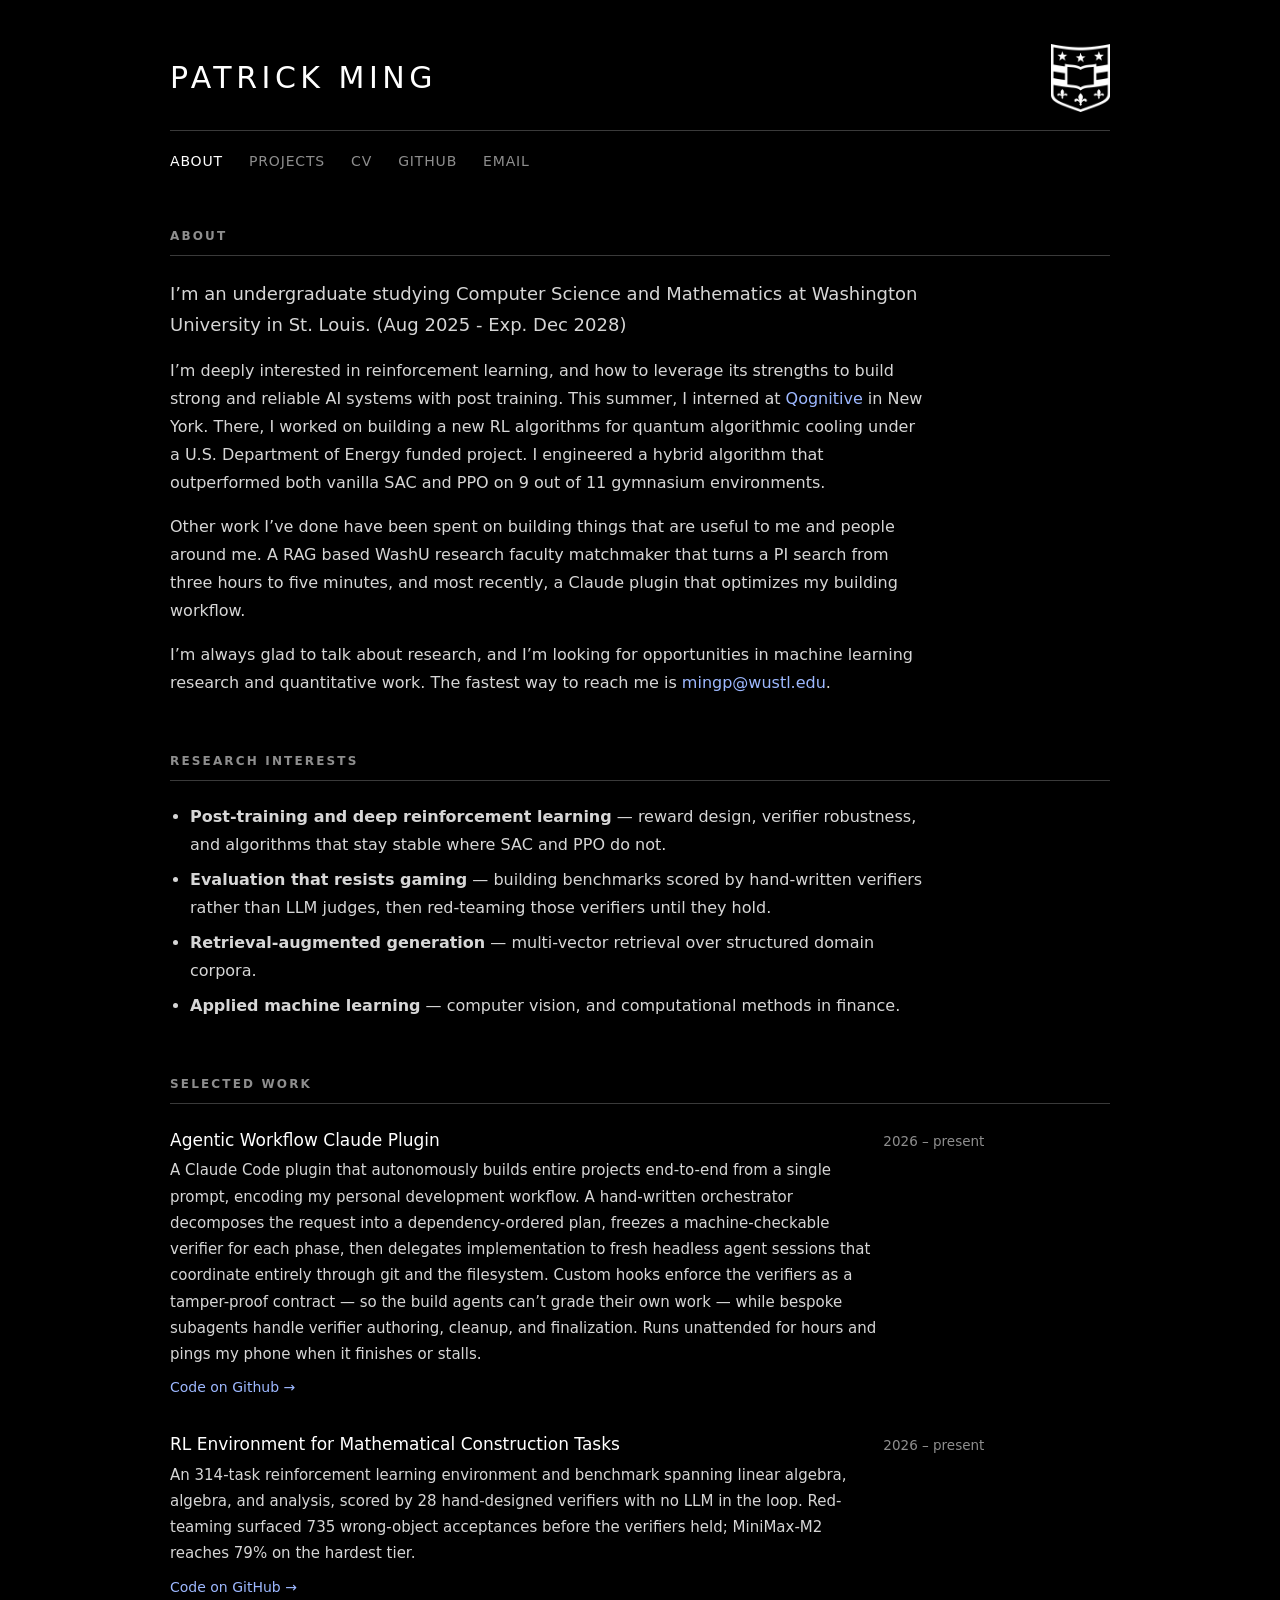
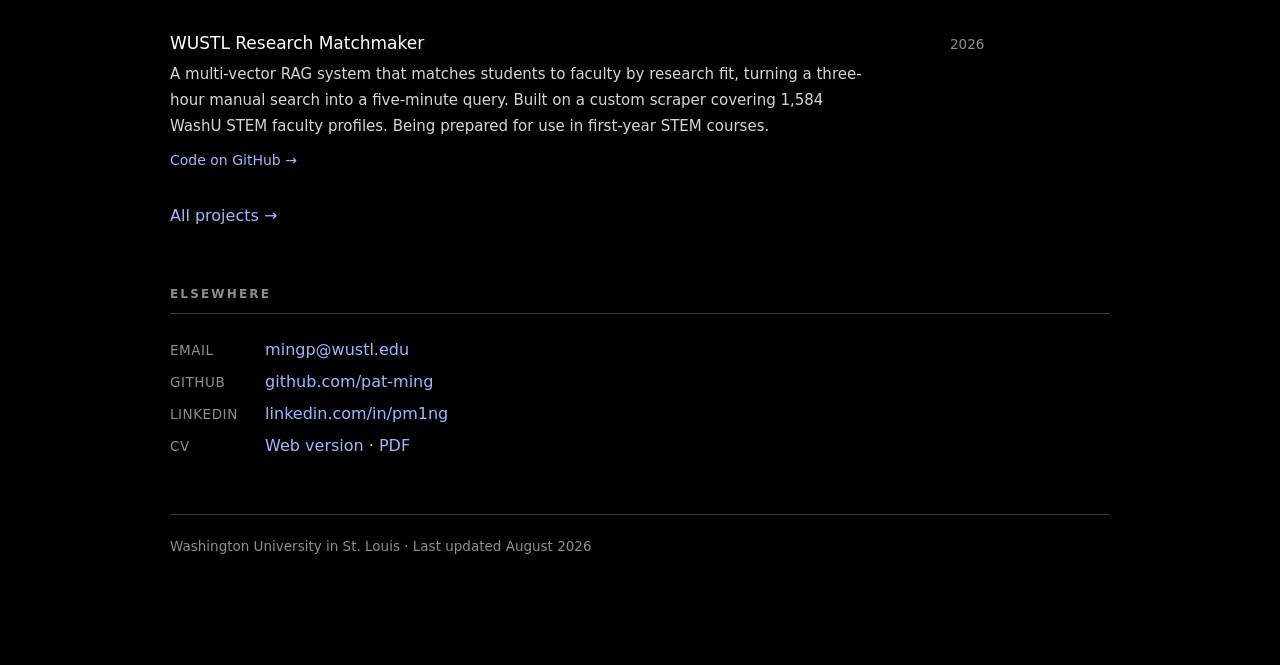
==== index.html @ f8984c66 "about and projects page updated" ====
<!DOCTYPE html>
<html lang="en">
<head>
  <meta charset="utf-8">
  <meta name="viewport" content="width=device-width, initial-scale=1">

  <title>Patrick Ming&rsquo;s Website</title>

  <meta name="description" content="Patrick Ming — undergraduate in Computer Science and Mathematics at Washington University in St. Louis. Reinforcement learning, post-training, and applied machine learning.">

  <!-- the tab icon. washu_emblem.png must sit next to this file in the repo -->
  <link rel="icon" href="washu_emblem.png">

  <link rel="stylesheet" href="style.css">
</head>
<body>
<div class="wrap">

  <!-- ============ MASTHEAD ============ -->
  <header class="masthead">
    <h1>Patrick Ming</h1>
    <img class="emblem" src="washu_emblem.png" alt="Washington University in St. Louis emblem">
  </header>

  <!-- ============ NAV ============
       'here' marks the current page. On other pages, move that
       class to whichever link matches. -->
  <nav class="mainnav">
    <a class="here" href="index.html">About</a>
    <a href="projects.html">Projects</a>
    <a href="cv.html">CV</a>
    <a href="https://github.com/pat-ming">GitHub</a>
    <a href="mailto:mingp@wustl.edu">Email</a>
  </nav>

  <main>

    <!-- ============ ABOUT ============
         EDIT: this is the part people actually read. Rewrite it in
         your own voice — two or three sentences is the right length. -->
    <section id="about">
      <h2>About</h2>
      <p class="lede">I&rsquo;m an undergraduate studying Computer Science and
        Mathematics at Washington University in St. Louis. (Aug 2025 - Exp. Dec 2028)</p>

      <p>I&rsquo;m deeply interested in reinforcement learning, and how to leverage its strengths to build strong and reliable AI systems with post training.
        This summer, I interned at <a href="https://qognitive.com">Qognitive</a> in 
        New York. There, I worked on building a new RL algorithms for quantum algorithmic cooling under a U.S. Department of Energy funded project. 
      I engineered a hybrid algorithm that outperformed both vanilla SAC and PPO on 9 out of 11 gymnasium environments.</p>

      <p>Other work I&rsquo;ve done have been spent on building things that are useful to me and people around me.
        A RAG based WashU research faculty matchmaker that turns a PI search from three hours to five minutes,
        and most recently, a Claude plugin that optimizes my building workflow. 
      </p>

      <p>I&rsquo;m always glad to talk about research, and I&rsquo;m looking for
        opportunities in machine learning research and quantitative work.
        The fastest way to reach me is
        <a href="mailto:mingp@wustl.edu">mingp@wustl.edu</a>.</p>
    </section>

    <!-- ============ RESEARCH INTERESTS ============ -->
    <section id="interests">
      <h2>Research Interests</h2>
      <ul>
        <li><strong>Post-training and deep reinforcement learning</strong> &mdash;
          reward design, verifier robustness, and algorithms that stay stable
          where SAC and PPO do not.</li>
        <li><strong>Evaluation that resists gaming</strong> &mdash; building
          benchmarks scored by hand-written verifiers rather than LLM judges,
          then red-teaming those verifiers until they hold.</li>
        <li><strong>Retrieval-augmented generation</strong> &mdash; multi-vector
          retrieval over structured domain corpora.</li>
        <li><strong>Applied machine learning</strong> &mdash; computer vision,
          and computational methods in finance.</li>
      </ul>
    </section>

    <!-- ============ SELECTED WORK ============
         Short version here; the full write-ups live on projects.html -->
    <section id="work">
      <h2>Selected Work</h2>

      <div class = "entry">
        <div class = "entry-head">
          <h3>Agentic Workflow Claude Plugin</h3>
          <span class ="when">2026 &ndash; present</span>
        </div>
        <p class="role">A Claude Code plugin that autonomously builds entire projects end-to-end from a single prompt,
    encoding my personal development workflow. A hand-written orchestrator decomposes the request into
    a dependency-ordered plan, freezes a machine-checkable verifier for each phase, then delegates
    implementation to fresh headless agent sessions that coordinate entirely through git and the
    filesystem. Custom hooks enforce the verifiers as a tamper-proof contract &mdash; so the build
    agents can&rsquo;t grade their own work &mdash; while bespoke subagents handle verifier authoring,
    cleanup, and finalization. Runs unattended for hours and pings my phone when it finishes or stalls.
        </p>
        <p class="links"> <a href="https://github.com/pat-ming/agentic_workflow_plugin">Code on Github &rarr;</a></p>

      </div>

      <div class="entry">
        <div class="entry-head">
          <h3>RL Environment for Mathematical Construction Tasks</h3>
          <span class="when">2026 &ndash; present</span>
        </div>
        <p class="role">An 314-task reinforcement learning environment and
          benchmark spanning linear algebra, algebra, and analysis, scored by
          28 hand-designed verifiers with no LLM in the loop. Red-teaming
          surfaced 735 wrong-object acceptances before the verifiers held;
          MiniMax-M2 reaches 79% on the hardest tier.</p>
        <p class="links"><a href="https://github.com/pat-ming/constr-counter_MATH_ENV">Code on GitHub &rarr;</a></p>
      </div>

      <div class="entry">
        <div class="entry-head">
          <h3>WUSTL Research Matchmaker</h3>
          <span class="when">2026</span>
        </div>
        <p class="role">A multi-vector RAG system that matches students to
          faculty by research fit, turning a three-hour manual search into a
          five-minute query. Built on a custom scraper covering 1,584 WashU
          STEM faculty profiles. Being prepared for use in first-year STEM
          courses.</p>
        <p class="links"><a href="https://github.com/pat-ming/gdg-devfest-26">Code on GitHub &rarr;</a></p>
      </div>

      <p><a href="projects.html">All projects &rarr;</a></p>
    </section>

    <!-- ============ CONTACT ============ -->
    <section id="contact">
      <h2>Elsewhere</h2>
      <ul class="contact">
        <li><span class="label">Email</span> <a href="mailto:mingp@wustl.edu">mingp@wustl.edu</a></li>
        <li><span class="label">GitHub</span> <a href="https://github.com/pat-ming">github.com/pat-ming</a></li>
        <!-- EDIT: paste your full LinkedIn URL — the one on your CV is incomplete -->
        <li><span class="label">LinkedIn</span> <a href="https://www.linkedin.com/in/pm1ng">linkedin.com/in/pm1ng</a></li>
        <li><span class="label">CV</span> <a href="cv.html">Web version</a> &middot; <a href="resume.pdf">PDF</a></li>
      </ul>
    </section>

  </main>

  <footer>
    <p>Washington University in St. Louis &middot; Last updated August 2026</p>
  </footer>

</div>
</body>
</html>
---- style.css ----
/* ============================================================
   style.css  —  shared by every page on the site.
   Change something here and it changes everywhere.

   THE ONLY BLOCK MOST PEOPLE EVER EDIT is the one directly
   below: change these values to restyle the whole site.
   ============================================================ */

:root {
  --bg:        #000000;   /* page background            */
  --ink:       #d6d6d6;   /* body text                  */
  --ink-bright:#ffffff;   /* headings, your name        */
  --ink-soft:  #8e8e8e;   /* dates, captions, footer    */
  --line:      #3a3a3a;   /* hairline rules             */
  --accent:    #9db8ff;   /* links                      */

  --measure:   940px;     /* max page width             */
}

/* ---------- reset ---------- */
* { box-sizing: border-box; }

html { -webkit-text-size-adjust: 100%; }

body {
  background: var(--bg);
  color: var(--ink);
  font-family: system-ui, -apple-system, "Segoe UI", Helvetica, Arial, sans-serif;
  font-size: 16px;
  line-height: 1.75;
  margin: 0;
  padding: 44px 40px 90px;
}

.wrap { max-width: var(--measure); margin: 0 auto; }

/* ---------- masthead: name left, emblem right ---------- */
.masthead {
  display: flex;
  justify-content: space-between;
  align-items: center;
  gap: 24px;
  border-bottom: 1px solid var(--line);
  padding-bottom: 18px;
}

.masthead h1,
.masthead .sitename {
  margin: 0;
  font-size: 30px;
  font-weight: 300;
  letter-spacing: 0.15em;
  text-transform: uppercase;
  color: var(--ink-bright);
  text-decoration: none;
}

.masthead .emblem {
  height: 68px;
  width: auto;
  flex-shrink: 0;
}

/* ---------- nav ---------- */
.mainnav {
  display: flex;
  flex-wrap: wrap;
  gap: 26px;
  margin: 18px 0 52px;
  font-size: 14px;
  letter-spacing: 0.06em;
  text-transform: uppercase;
}

.mainnav a { color: var(--ink-soft); text-decoration: none; }
.mainnav a:hover { color: var(--ink-bright); }
.mainnav a.here { color: var(--ink-bright); }

/* ---------- sections ---------- */
section { margin-bottom: 54px; }

h2 {
  font-size: 12px;
  font-weight: 600;
  letter-spacing: 0.18em;
  text-transform: uppercase;
  color: var(--ink-soft);
  border-bottom: 1px solid var(--line);
  padding-bottom: 8px;
  margin: 0 0 22px;
}

h3 {
  font-size: 17px;
  font-weight: 500;
  color: var(--ink-bright);
  margin: 0 0 2px;
}

p { margin: 0 0 16px; max-width: 74ch; }

a { color: var(--accent); text-decoration: none; }
a:hover { text-decoration: underline; }

ul { margin: 0 0 16px; padding-left: 20px; max-width: 74ch; }
li { margin: 7px 0; }

/* ---------- the entry block: used for jobs, projects, degrees ---------- */
.entry { margin-bottom: 30px; max-width: 80ch; }

.entry-head {
  display: flex;
  justify-content: space-between;
  align-items: baseline;
  gap: 20px;
}

.entry .role  { color: var(--ink); font-size: 15px; margin: 0 0 8px; }
.entry .when  { color: var(--ink-soft); font-size: 13.5px; white-space: nowrap; }
.entry ul     { margin-top: 6px; }
.entry .links { font-size: 14px; margin-top: 8px; }
.entry .links a + a { margin-left: 16px; }

/* ---------- small pieces ---------- */
.lede { font-size: 18px; color: var(--ink); max-width: 68ch; }

.tag {
  display: inline-block;
  border: 1px solid var(--line);
  border-radius: 3px;
  padding: 2px 9px;
  margin: 0 6px 8px 0;
  font-size: 13px;
  color: var(--ink-soft);
}

.contact { list-style: none; padding: 0; }
.contact li { margin: 4px 0; }
.contact .label {
  display: inline-block;
  width: 90px;
  color: var(--ink-soft);
  font-size: 13.5px;
  letter-spacing: 0.04em;
  text-transform: uppercase;
}

footer {
  border-top: 1px solid var(--line);
  padding-top: 20px;
  margin-top: 20px;
  color: var(--ink-soft);
  font-size: 13.5px;
}

/* ---------- phones ---------- */
@media (max-width: 620px) {
  body { padding: 28px 20px 60px; }
  .masthead h1, .masthead .sitename { font-size: 19px; letter-spacing: 0.11em; }
  .masthead .emblem { height: 44px; }
  .mainnav { gap: 16px; font-size: 13px; margin-bottom: 38px; }
  .entry-head { flex-direction: column; gap: 0; }
  .entry .when { white-space: normal; }
  .contact .label { display: block; width: auto; }
}

/* ---------- printing (mostly for the CV page) ---------- */
@media print {
  :root {
    --bg: #fff; --ink: #111; --ink-bright: #000;
    --ink-soft: #555; --line: #bbb; --accent: #000;
  }
  body { padding: 0; font-size: 11pt; }
  .mainnav, .noprint { display: none; }
  a { text-decoration: underline; }
}
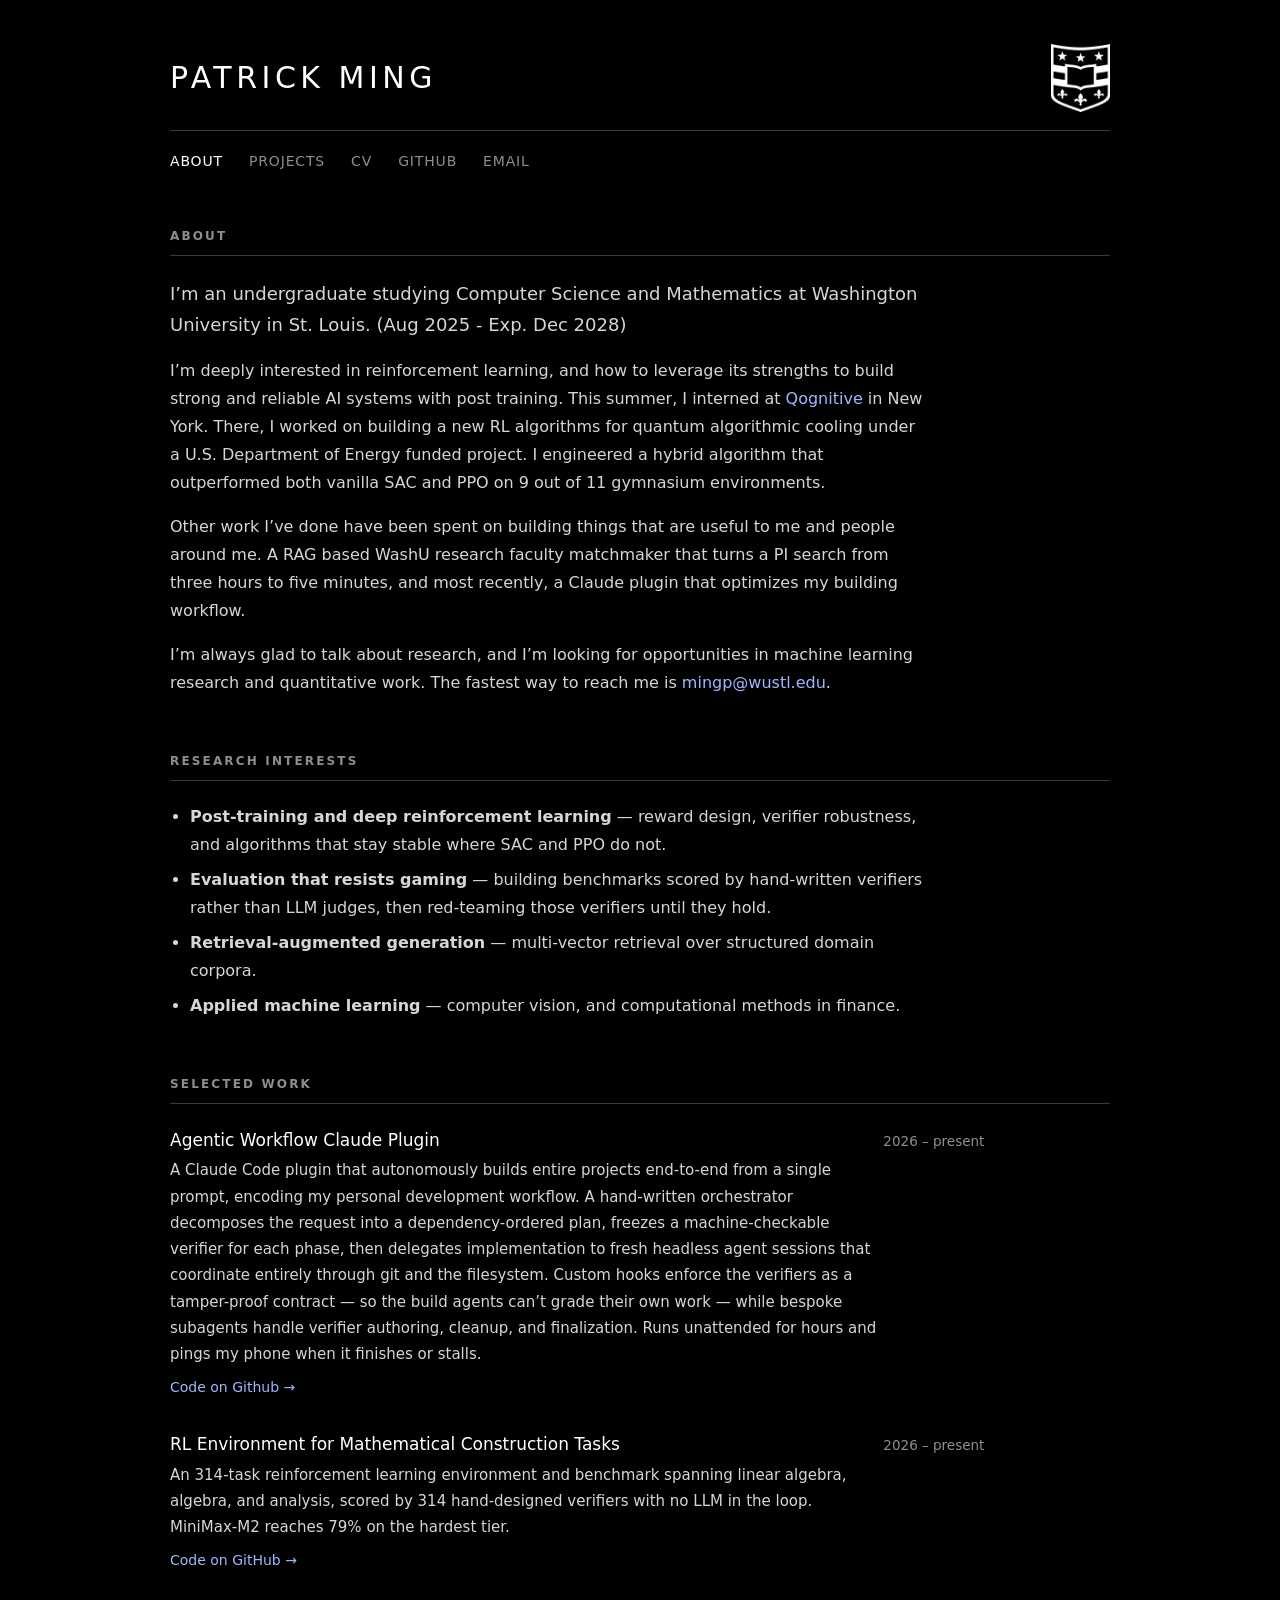
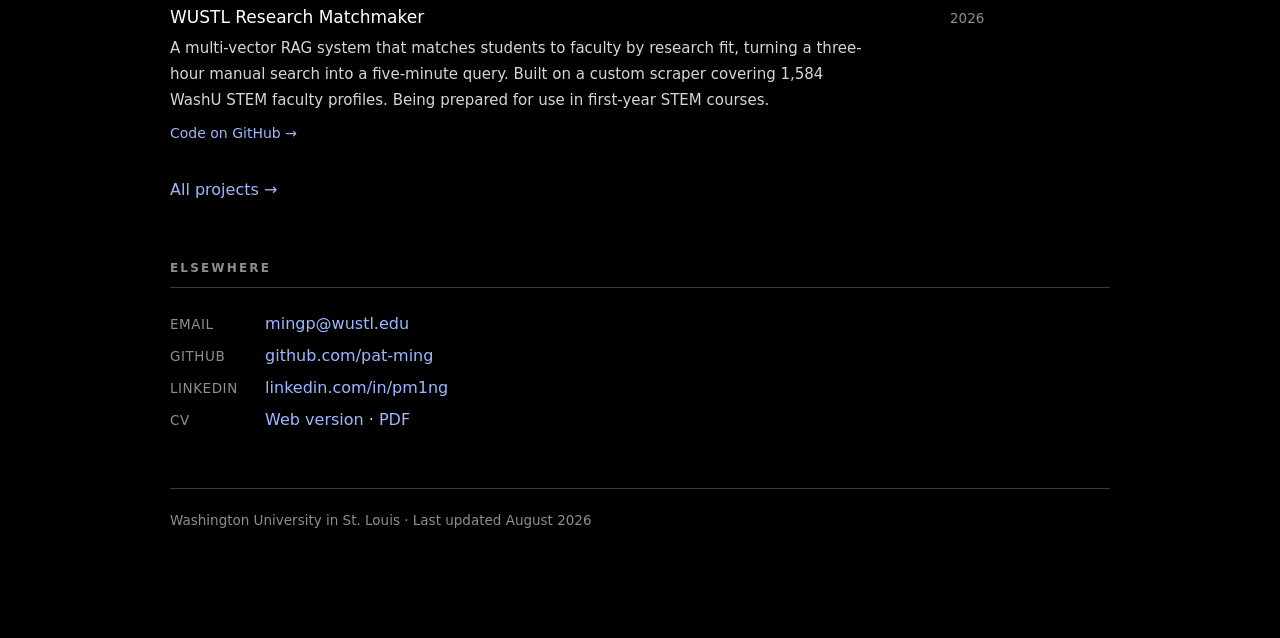
==== commit 2487e5fa: "updated numbers on website" ====
--- a/index.html
+++ b/index.html
@@ -105,9 +105,7 @@
         </div>
         <p class="role">An 314-task reinforcement learning environment and
           benchmark spanning linear algebra, algebra, and analysis, scored by
-          28 hand-designed verifiers with no LLM in the loop. Red-teaming
-          surfaced 735 wrong-object acceptances before the verifiers held;
-          MiniMax-M2 reaches 79% on the hardest tier.</p>
+          314 hand-designed verifiers with no LLM in the loop. MiniMax-M2 reaches 79% on the hardest tier.</p>
         <p class="links"><a href="https://github.com/pat-ming/constr-counter_MATH_ENV">Code on GitHub &rarr;</a></p>
       </div>
 
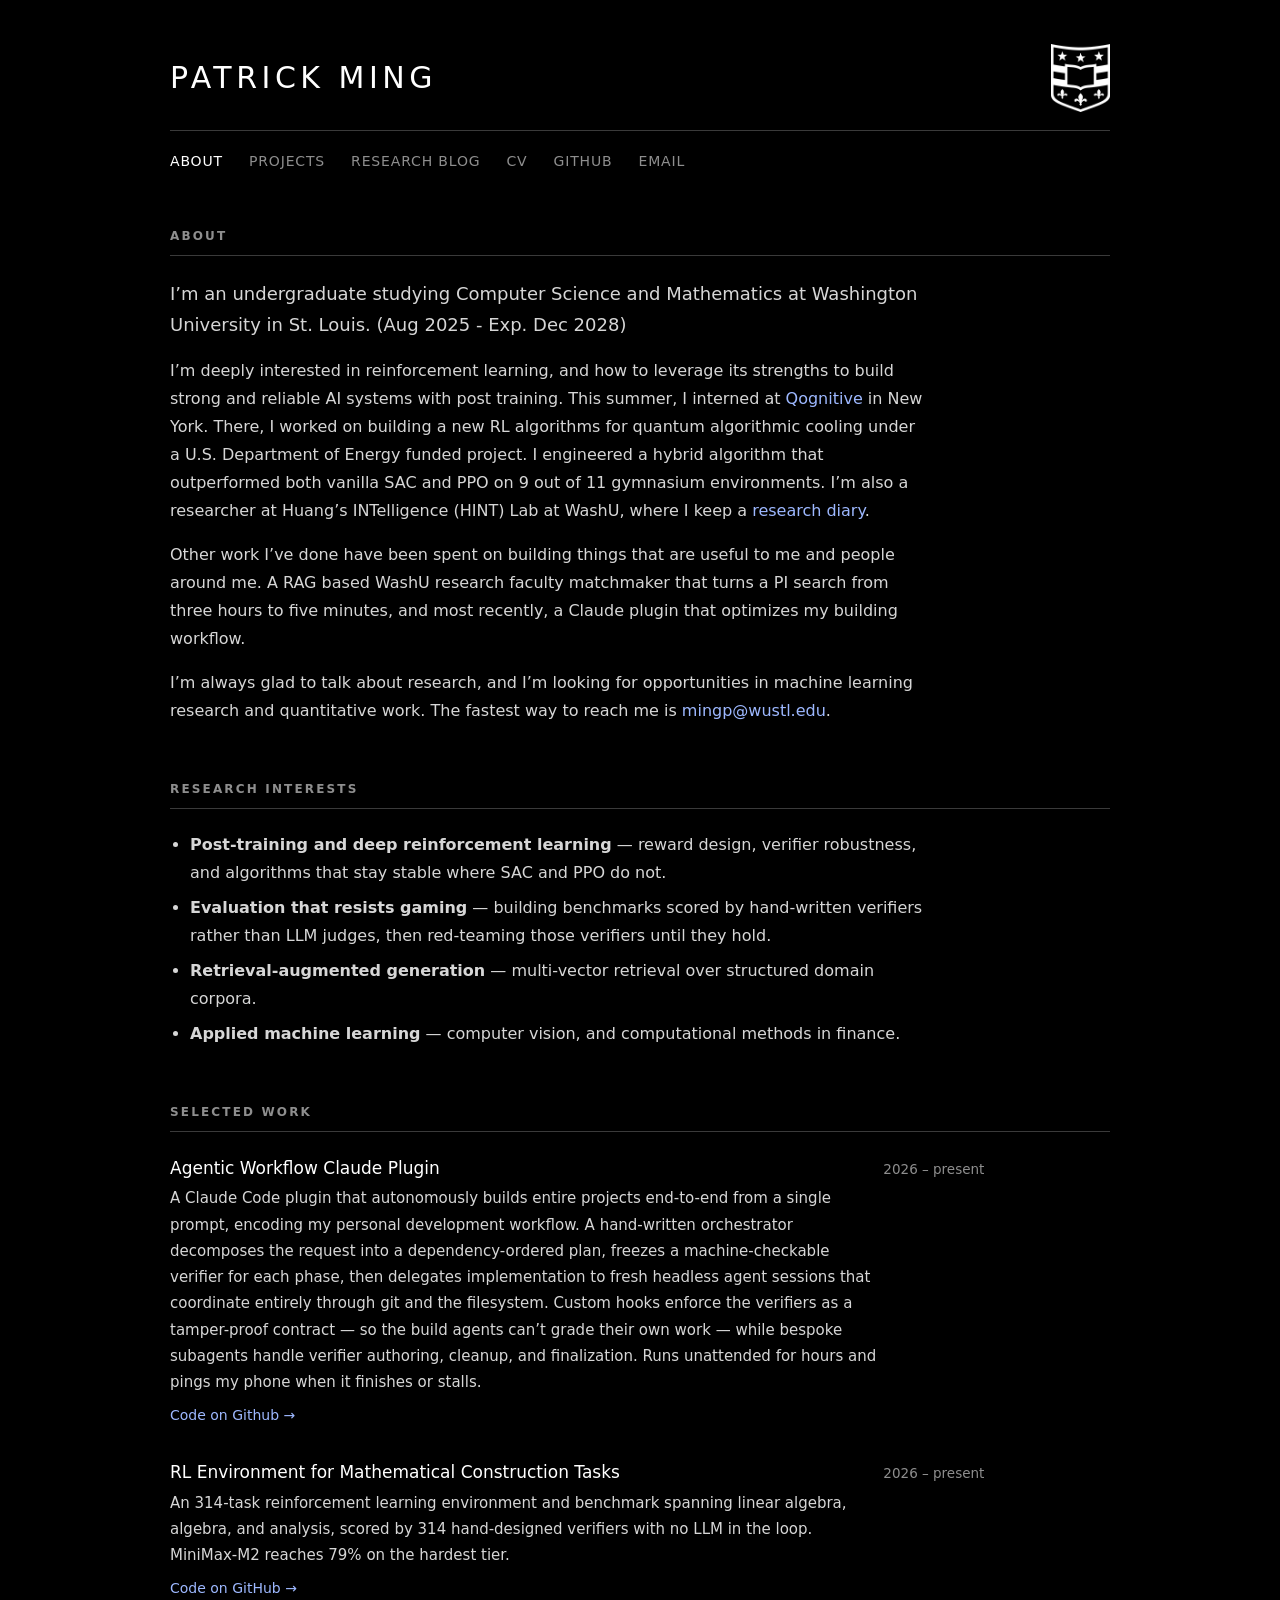
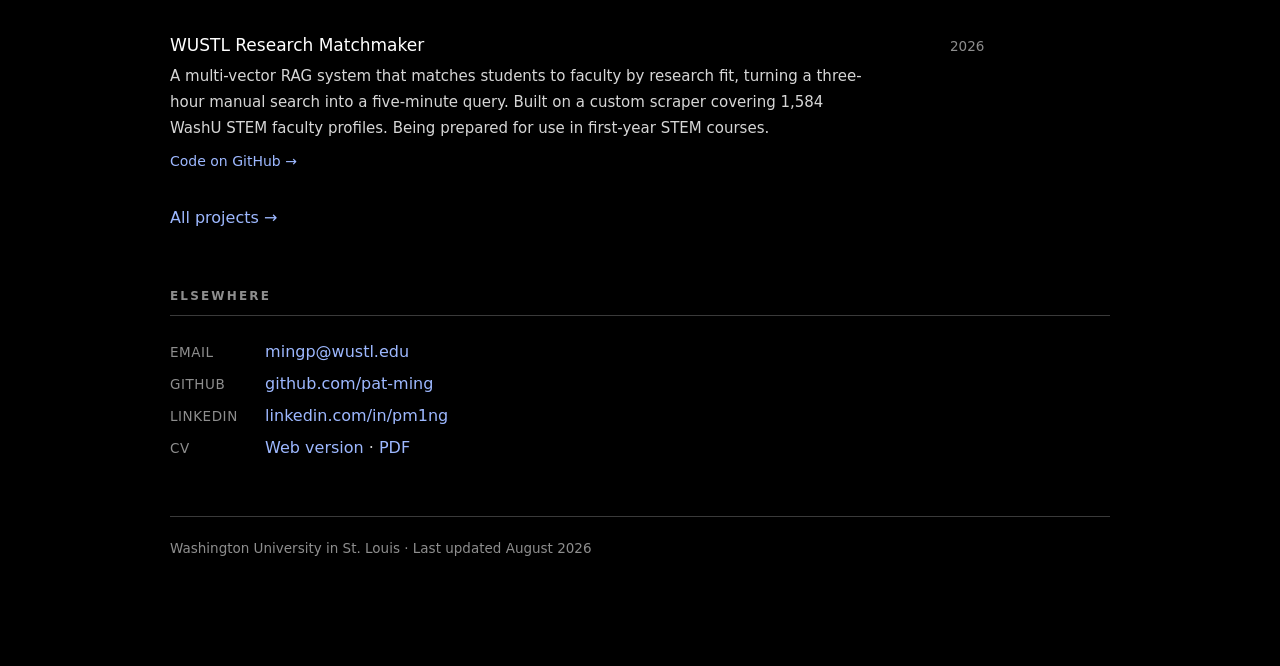
==== commit 0f9b5ac0: "Add Research Blog page and link it from the About section" ====
--- a/index.html
+++ b/index.html
@@ -28,6 +28,7 @@
   <nav class="mainnav">
     <a class="here" href="index.html">About</a>
     <a href="projects.html">Projects</a>
+    <a href="blog.html">Research Blog</a>
     <a href="cv.html">CV</a>
     <a href="https://github.com/pat-ming">GitHub</a>
     <a href="mailto:mingp@wustl.edu">Email</a>
@@ -46,7 +47,9 @@
       <p>I&rsquo;m deeply interested in reinforcement learning, and how to leverage its strengths to build strong and reliable AI systems with post training.
         This summer, I interned at <a href="https://qognitive.com">Qognitive</a> in 
         New York. There, I worked on building a new RL algorithms for quantum algorithmic cooling under a U.S. Department of Energy funded project. 
-      I engineered a hybrid algorithm that outperformed both vanilla SAC and PPO on 9 out of 11 gymnasium environments.</p>
+      I engineered a hybrid algorithm that outperformed both vanilla SAC and PPO on 9 out of 11 gymnasium environments.
+        I&rsquo;m also a researcher at Huang&rsquo;s INTelligence (HINT) Lab at WashU, where I keep a
+        <a href="blog.html">research diary</a>.</p>
 
       <p>Other work I&rsquo;ve done have been spent on building things that are useful to me and people around me.
         A RAG based WashU research faculty matchmaker that turns a PI search from three hours to five minutes,
--- a/style.css
+++ b/style.css
@@ -134,6 +134,16 @@
   color: var(--ink-soft);
 }
 
+/* ---------- pull-quote, used on the research blog ---------- */
+blockquote {
+  margin: 14px 0 0;
+  padding-left: 16px;
+  border-left: 2px solid var(--line);
+  color: var(--ink-soft);
+  font-style: italic;
+  max-width: 74ch;
+}
+
 .contact { list-style: none; padding: 0; }
 .contact li { margin: 4px 0; }
 .contact .label {
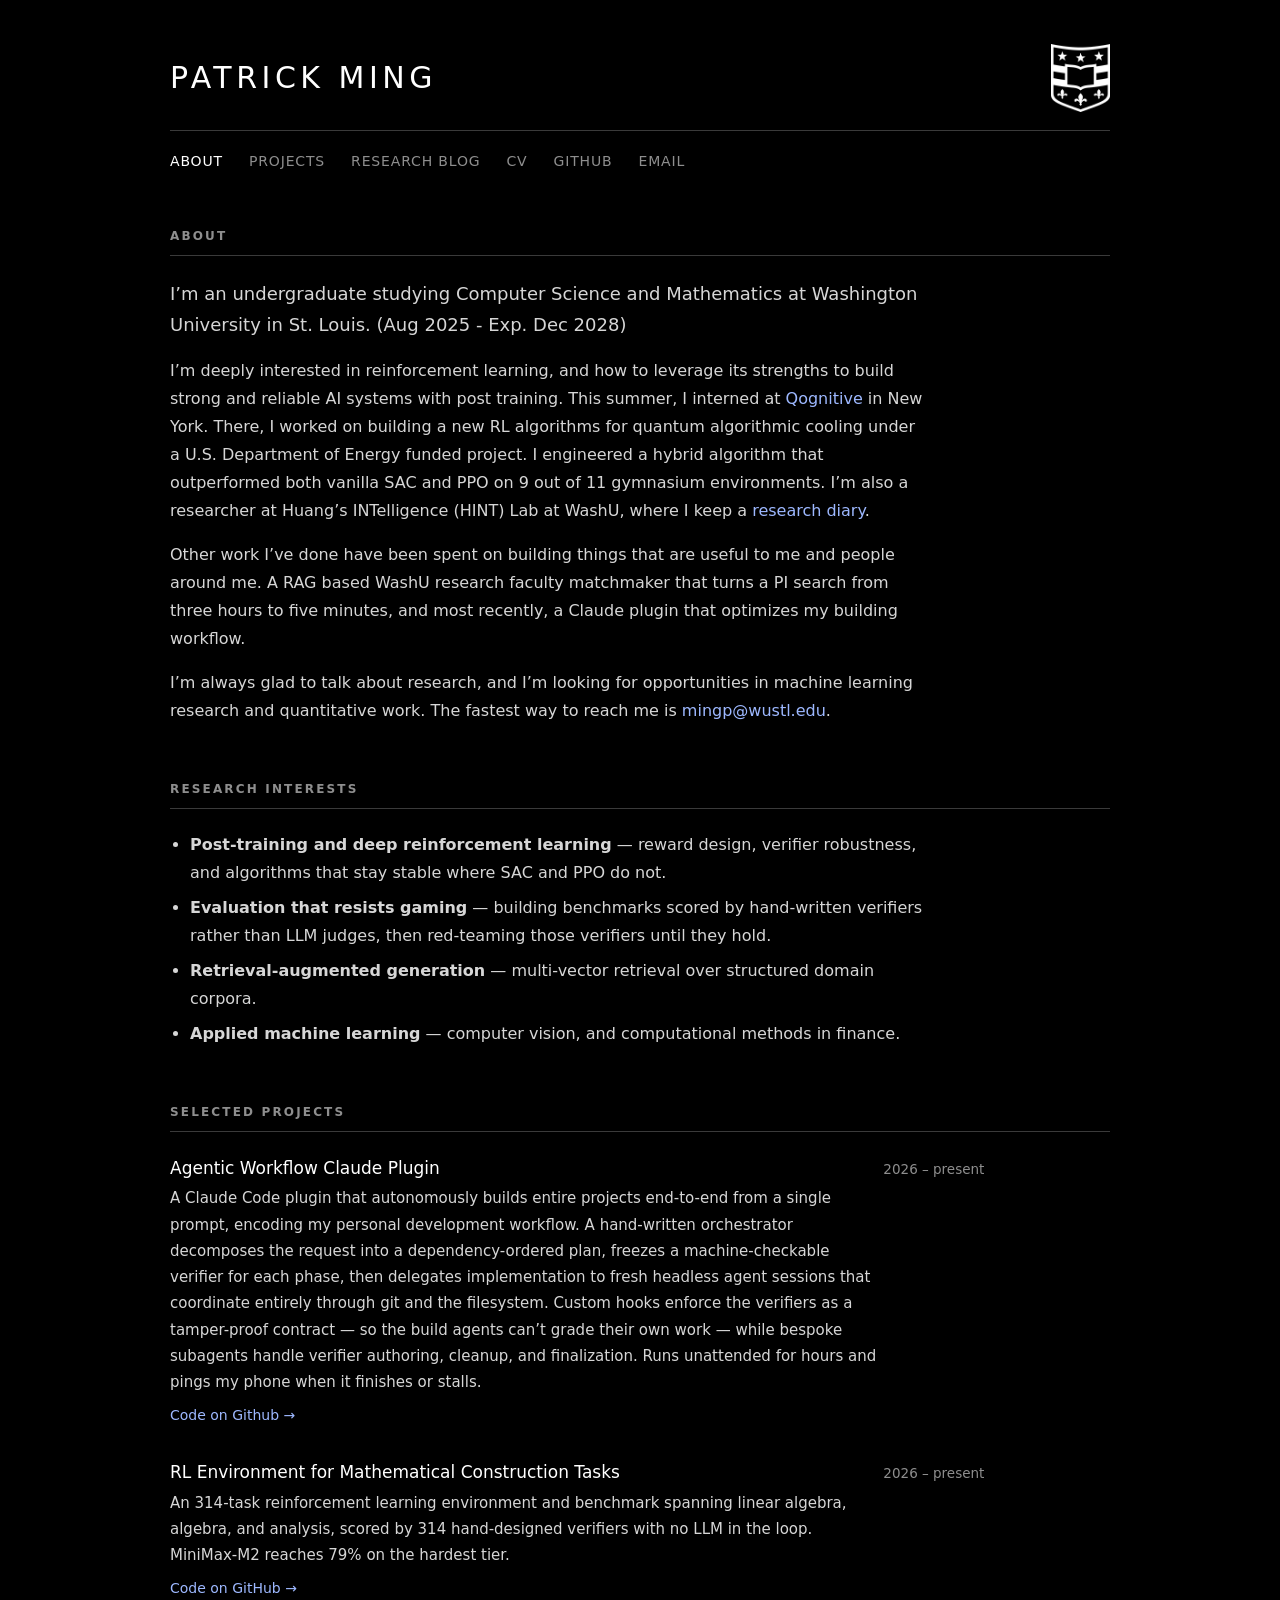
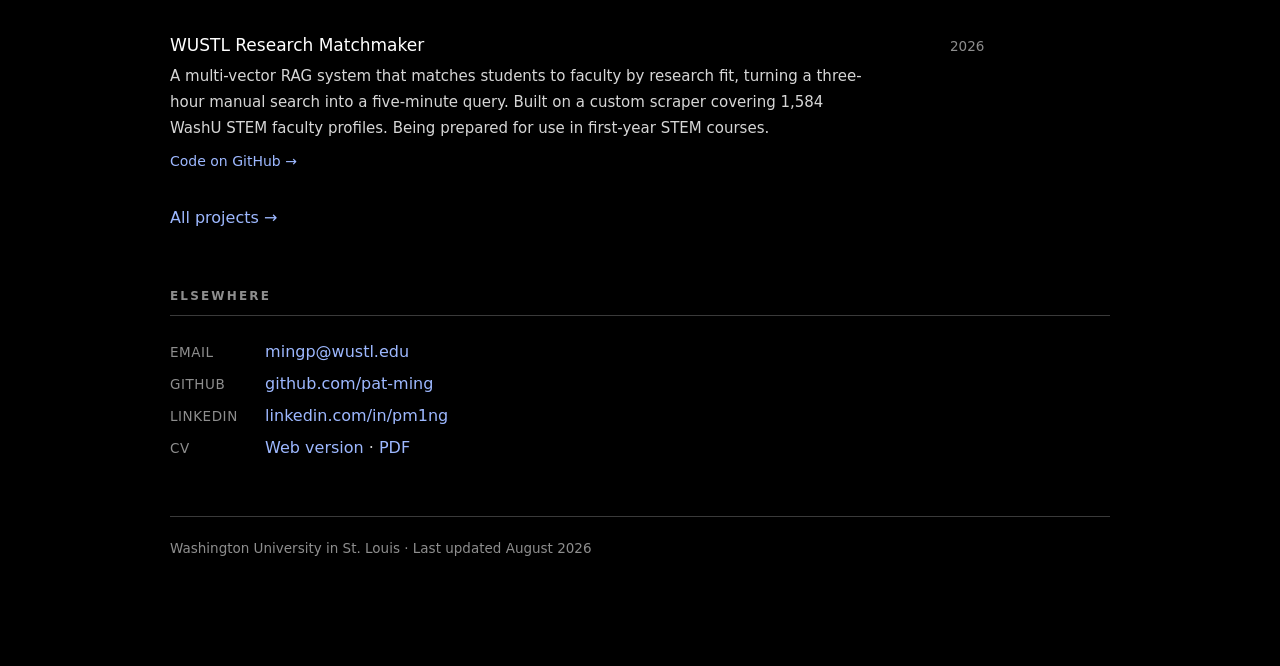
==== commit 22f6de41: "research diary page updated" ====
--- a/index.html
+++ b/index.html
@@ -82,7 +82,7 @@
     <!-- ============ SELECTED WORK ============
          Short version here; the full write-ups live on projects.html -->
     <section id="work">
-      <h2>Selected Work</h2>
+      <h2>Selected Projects</h2>
 
       <div class = "entry">
         <div class = "entry-head">
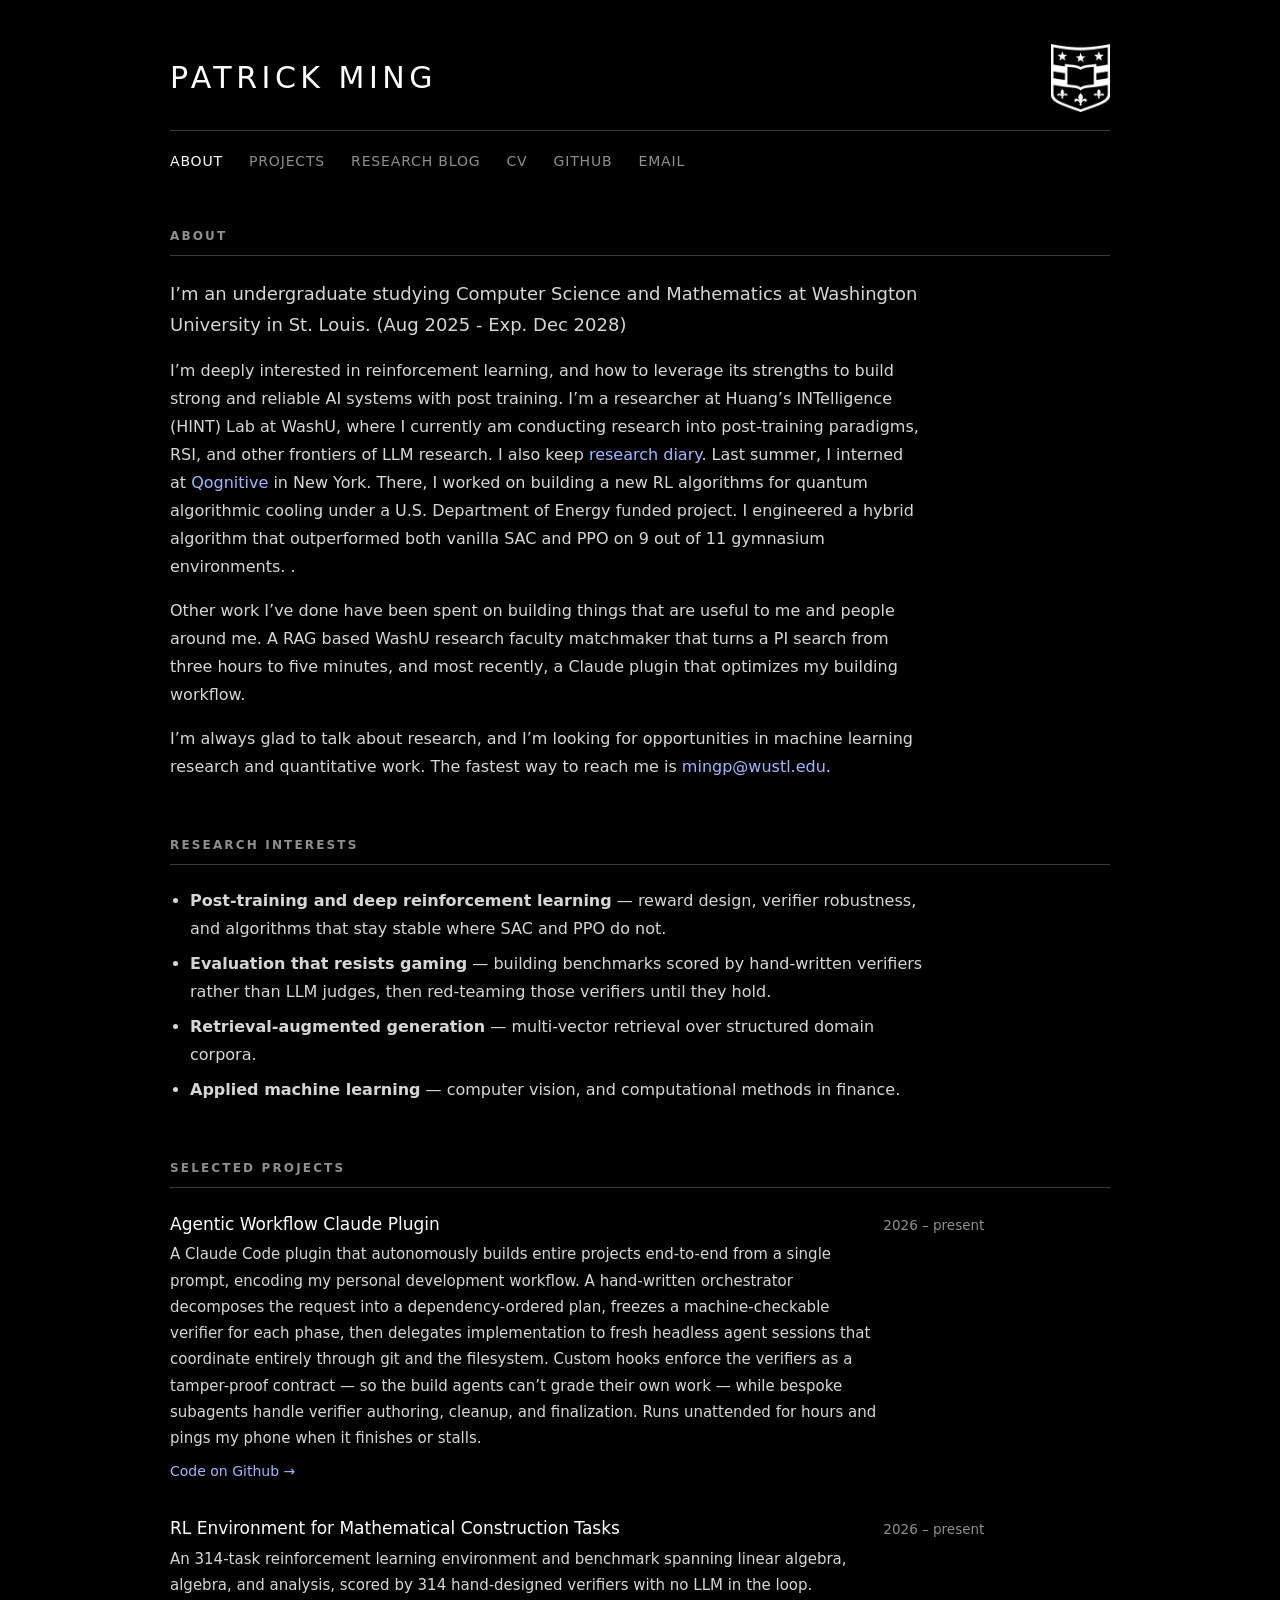
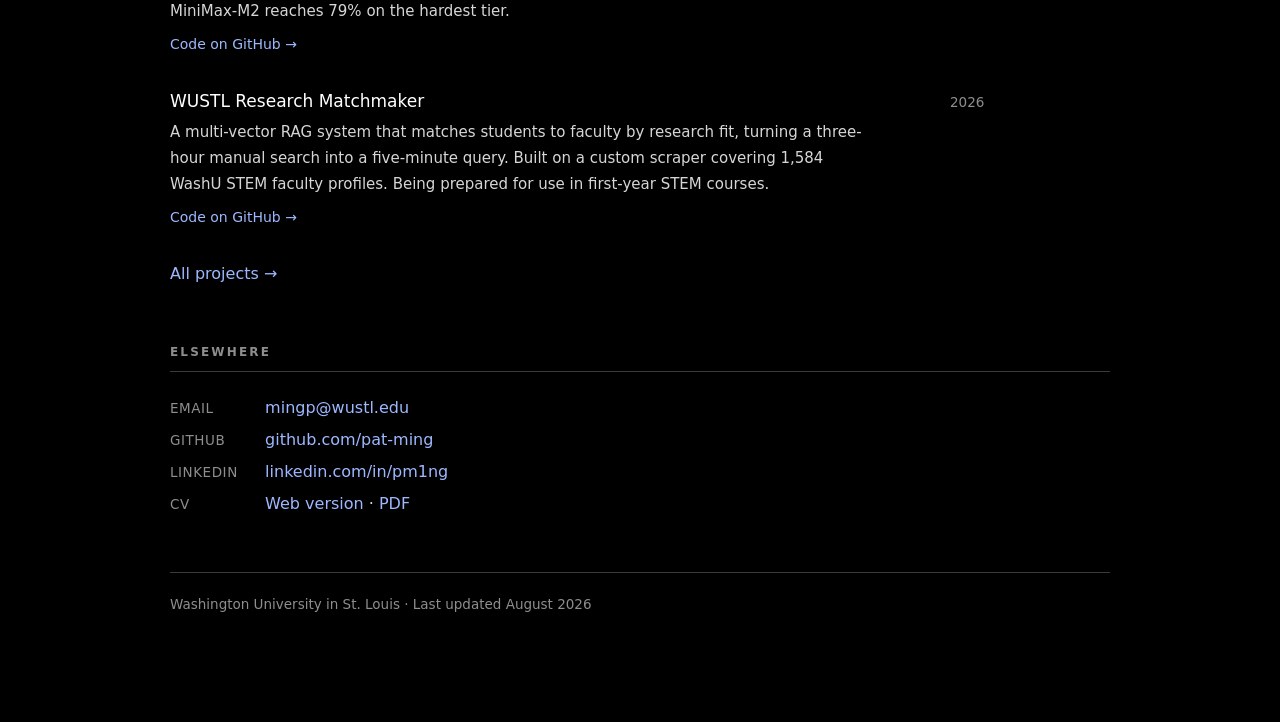
==== commit 76235b19: "front page and cv updated" ====
--- a/index.html
+++ b/index.html
@@ -45,11 +45,11 @@
         Mathematics at Washington University in St. Louis. (Aug 2025 - Exp. Dec 2028)</p>
 
       <p>I&rsquo;m deeply interested in reinforcement learning, and how to leverage its strengths to build strong and reliable AI systems with post training.
-        This summer, I interned at <a href="https://qognitive.com">Qognitive</a> in 
+        I&rsquo;m a researcher at Huang&rsquo;s INTelligence (HINT) Lab at WashU, where I currently am conducting research into post-training paradigms, RSI, and other frontiers of LLM research. 
+        I also keep <a href="blog.html">research diary</a>. Last summer, I interned at <a href="https://qognitive.com">Qognitive</a> in 
         New York. There, I worked on building a new RL algorithms for quantum algorithmic cooling under a U.S. Department of Energy funded project. 
       I engineered a hybrid algorithm that outperformed both vanilla SAC and PPO on 9 out of 11 gymnasium environments.
-        I&rsquo;m also a researcher at Huang&rsquo;s INTelligence (HINT) Lab at WashU, where I keep a
-        <a href="blog.html">research diary</a>.</p>
+        .</p>
 
       <p>Other work I&rsquo;ve done have been spent on building things that are useful to me and people around me.
         A RAG based WashU research faculty matchmaker that turns a PI search from three hours to five minutes,
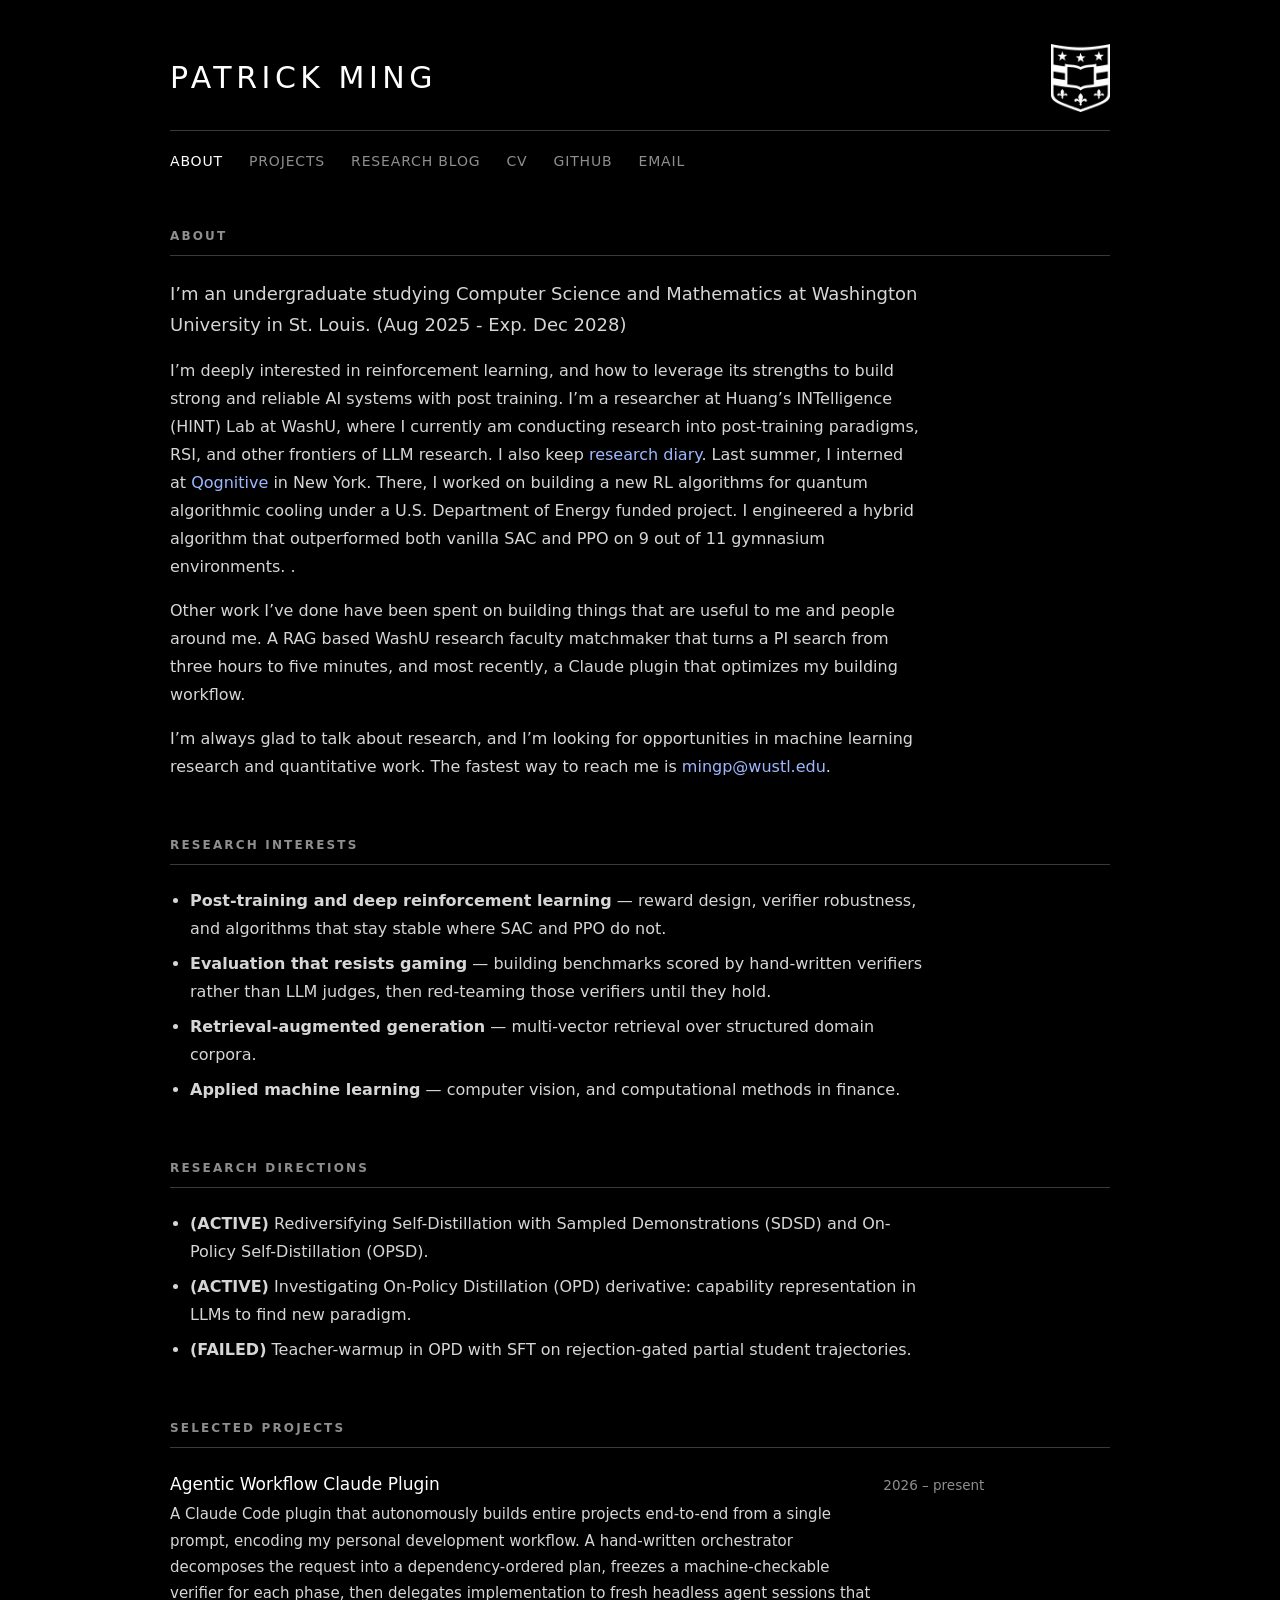
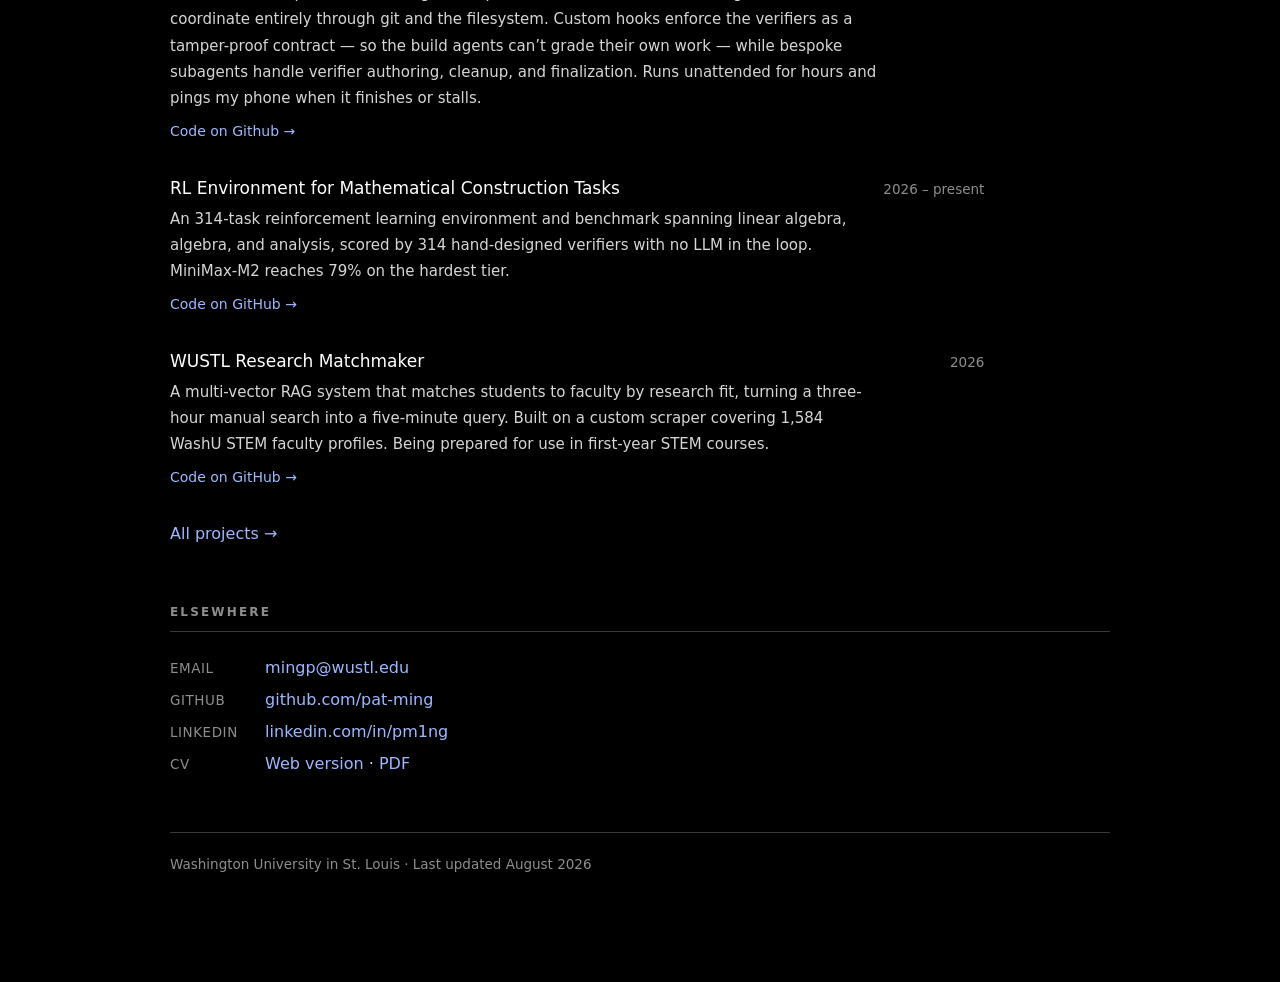
==== commit 0f30c4f2: "research directions section added" ====
--- a/index.html
+++ b/index.html
@@ -79,6 +79,16 @@
       </ul>
     </section>
 
+    <!-- ============ RESEARCH D ============ -->
+    <section id="interests">
+      <h2>Research Directions</h2>
+      <ul>
+        <li><strong>(ACTIVE)</strong> Rediversifying Self-Distillation with Sampled Demonstrations (SDSD) and On-Policy Self-Distillation (OPSD).</li>
+        <li><strong>(ACTIVE)</strong> Investigating On-Policy Distillation (OPD) derivative: capability representation in LLMs to find new paradigm.</li>
+        <li><strong>(FAILED)</strong> Teacher-warmup in OPD with SFT on rejection-gated partial student trajectories. </li>
+      </ul>
+    </section>
+
     <!-- ============ SELECTED WORK ============
          Short version here; the full write-ups live on projects.html -->
     <section id="work">
@@ -147,5 +157,8 @@
   </footer>
 
 </div>
+  <!-- GoatCounter analytics -->
+  <script data-goatcounter="https://pming.goatcounter.com/count"
+          async src="//gc.zgo.at/count.js"></script>
 </body>
 </html>
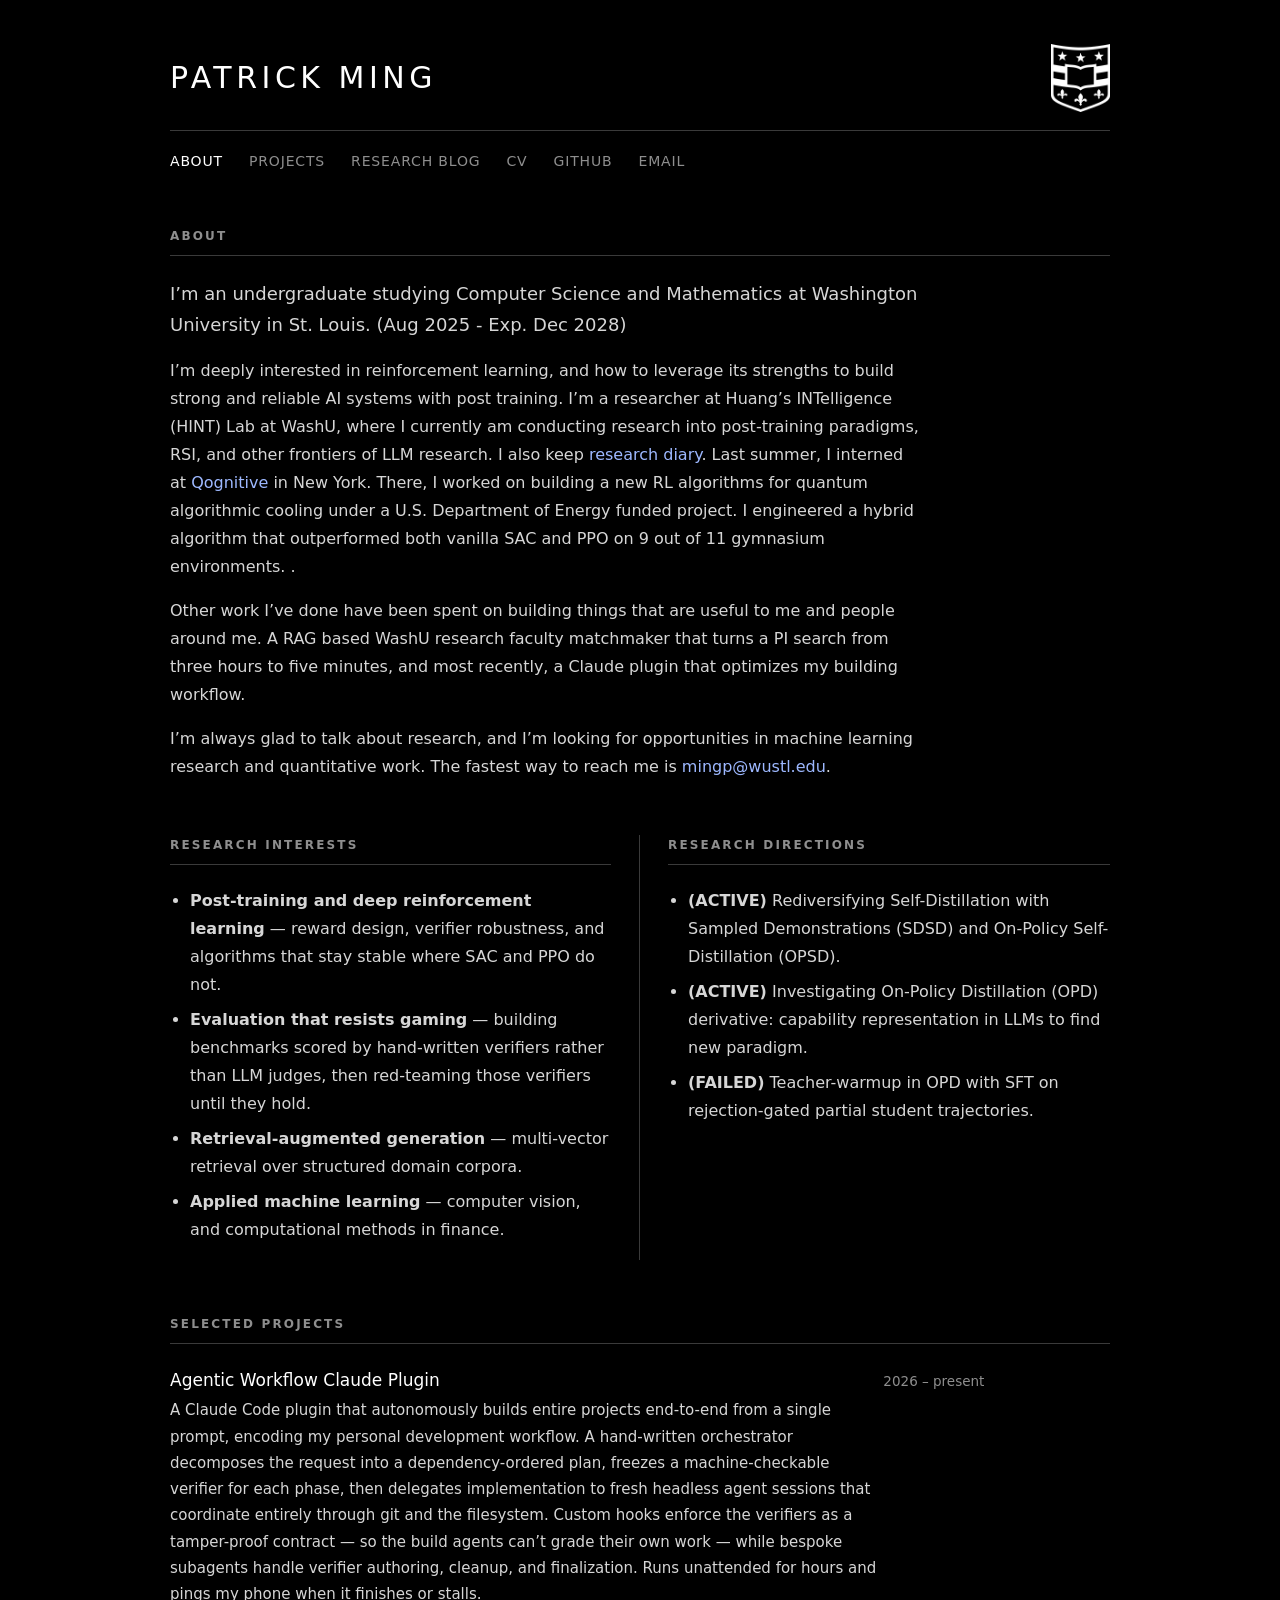
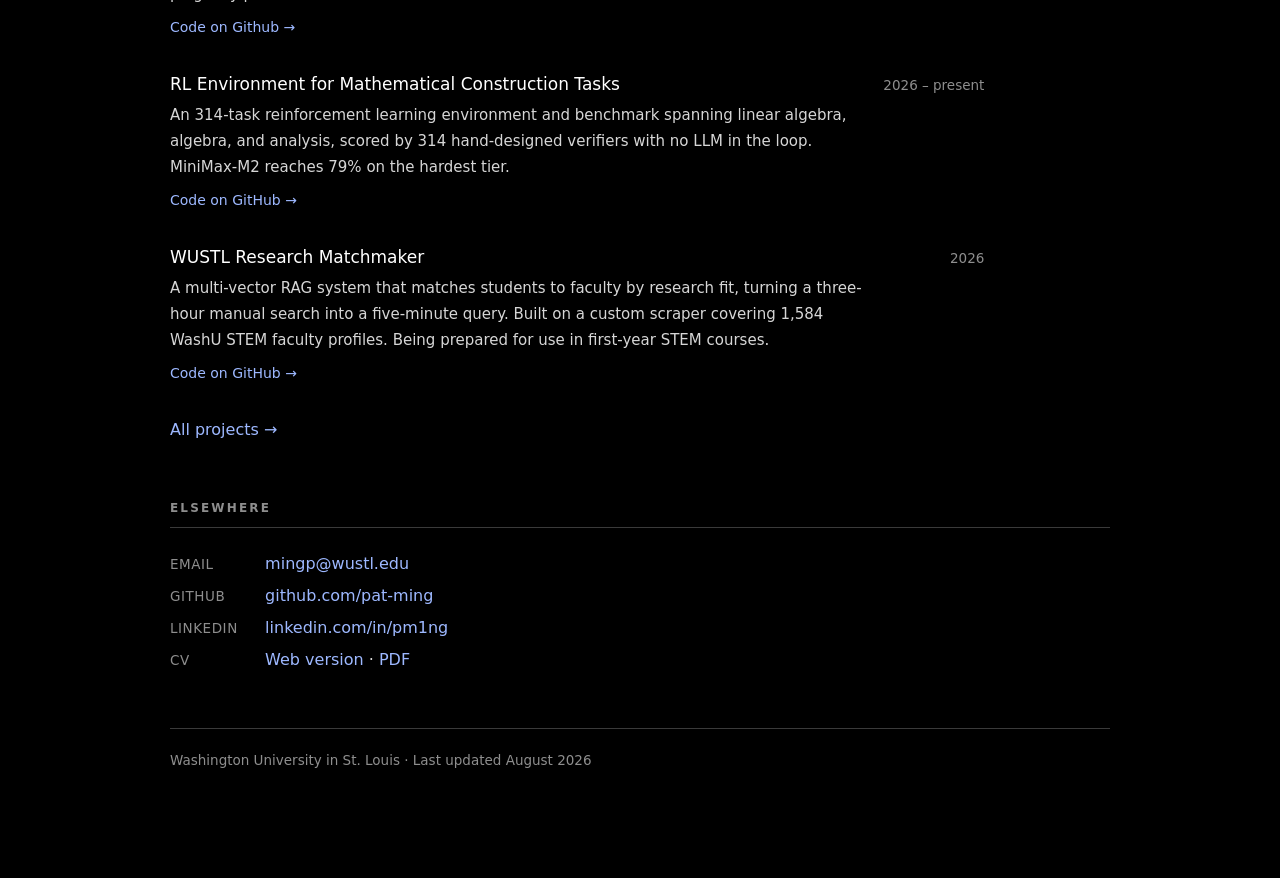
==== commit 903d801f: "front page updated" ====
--- a/index.html
+++ b/index.html
@@ -62,7 +62,8 @@
         <a href="mailto:mingp@wustl.edu">mingp@wustl.edu</a>.</p>
     </section>
 
-    <!-- ============ RESEARCH INTERESTS ============ -->
+    <!-- ============ RESEARCH INTERESTS + DIRECTIONS ============ -->
+    <div class="two-col">
     <section id="interests">
       <h2>Research Interests</h2>
       <ul>
@@ -79,8 +80,7 @@
       </ul>
     </section>
 
-    <!-- ============ RESEARCH D ============ -->
-    <section id="interests">
+    <section id="directions">
       <h2>Research Directions</h2>
       <ul>
         <li><strong>(ACTIVE)</strong> Rediversifying Self-Distillation with Sampled Demonstrations (SDSD) and On-Policy Self-Distillation (OPSD).</li>
@@ -88,6 +88,7 @@
         <li><strong>(FAILED)</strong> Teacher-warmup in OPD with SFT on rejection-gated partial student trajectories. </li>
       </ul>
     </section>
+    </div>
 
     <!-- ============ SELECTED WORK ============
          Short version here; the full write-ups live on projects.html -->
--- a/style.css
+++ b/style.css
@@ -162,6 +162,19 @@
   color: var(--ink-soft);
   font-size: 13.5px;
 }
+
+/* ---------- side-by-side sections ---------- */
+.two-col {
+  display: grid;
+  grid-template-columns: 1fr 1fr;
+  margin-bottom: 54px;
+}
+.two-col section { margin-bottom: 0; }
+.two-col section:first-child {
+  padding-right: 28px;
+  border-right: 1px solid var(--line);
+}
+.two-col section:last-child { padding-left: 28px; }
 
 /* ---------- phones ---------- */
 @media (max-width: 620px) {
@@ -172,6 +185,9 @@
   .entry-head { flex-direction: column; gap: 0; }
   .entry .when { white-space: normal; }
   .contact .label { display: block; width: auto; }
+  .two-col { grid-template-columns: 1fr; }
+  .two-col section:first-child { padding-right: 0; border-right: none; margin-bottom: 54px; }
+  .two-col section:last-child { padding-left: 0; }
 }
 
 /* ---------- printing (mostly for the CV page) ---------- */
